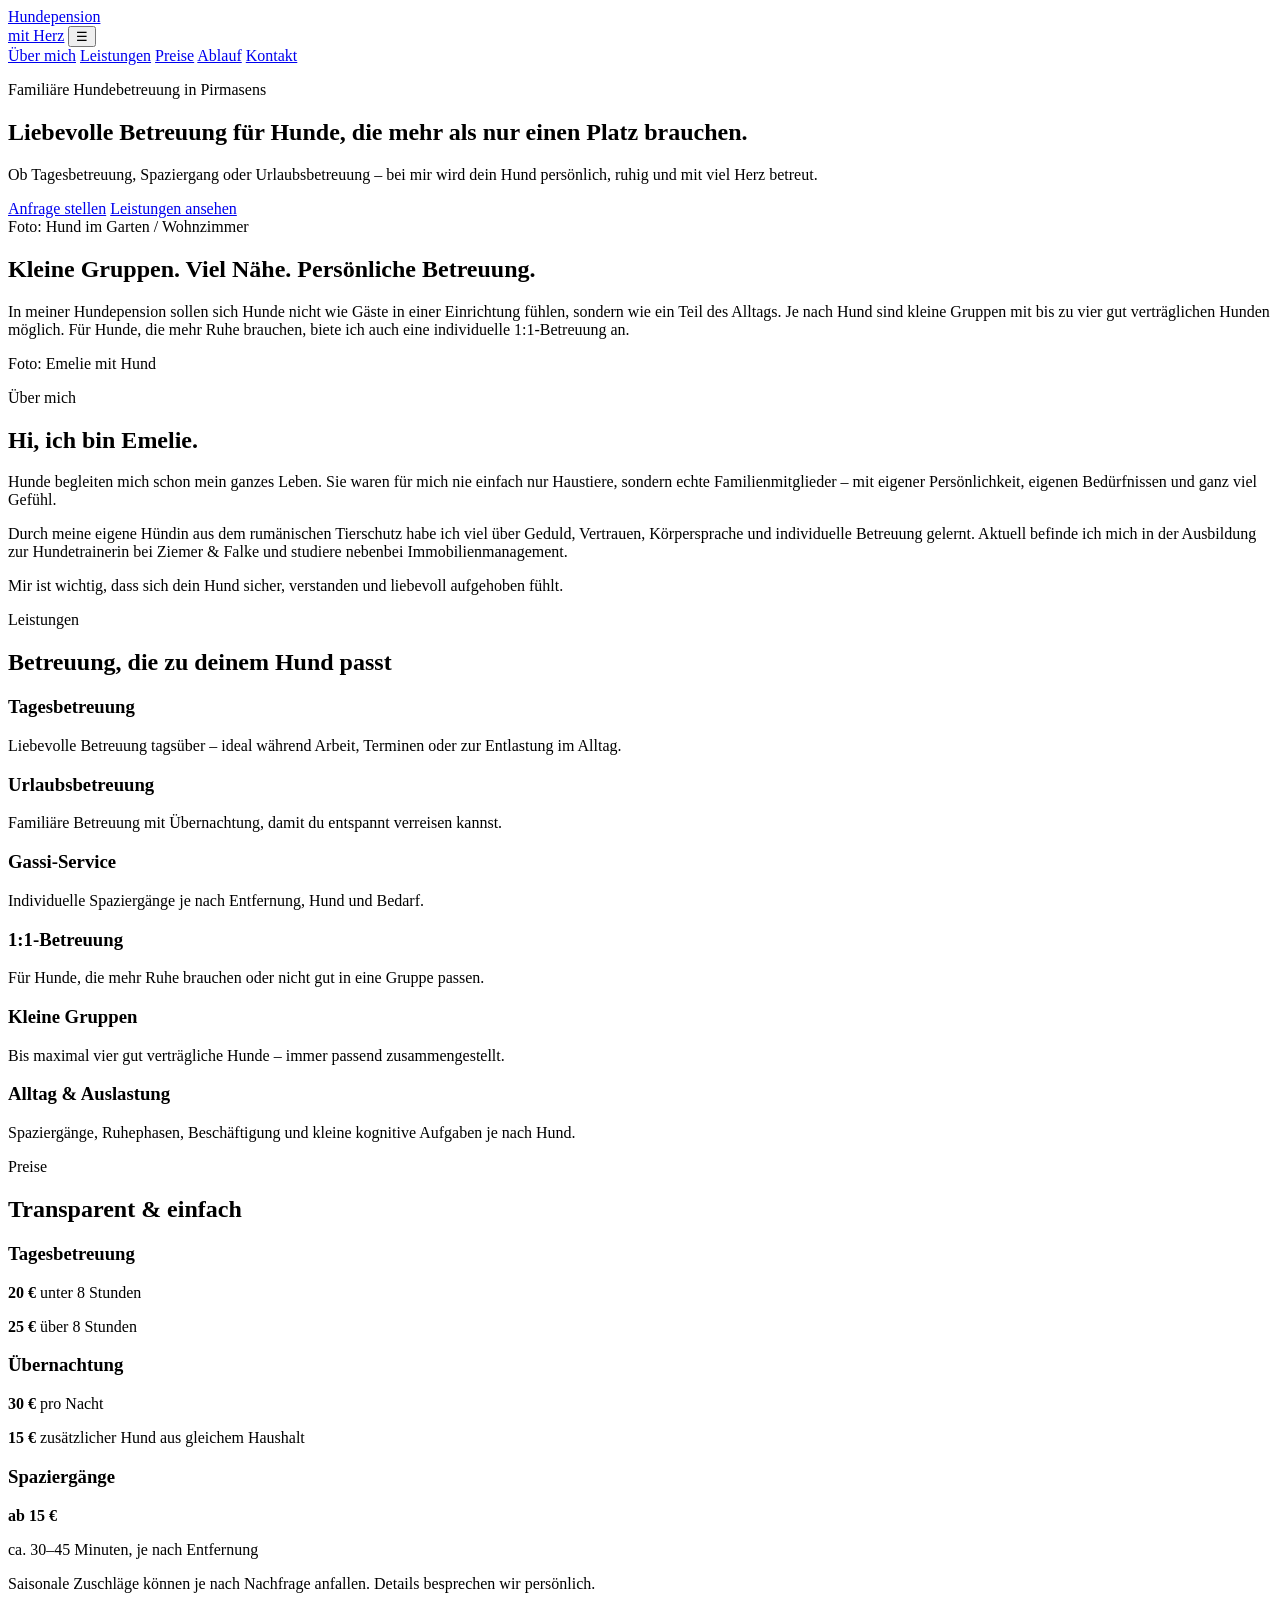
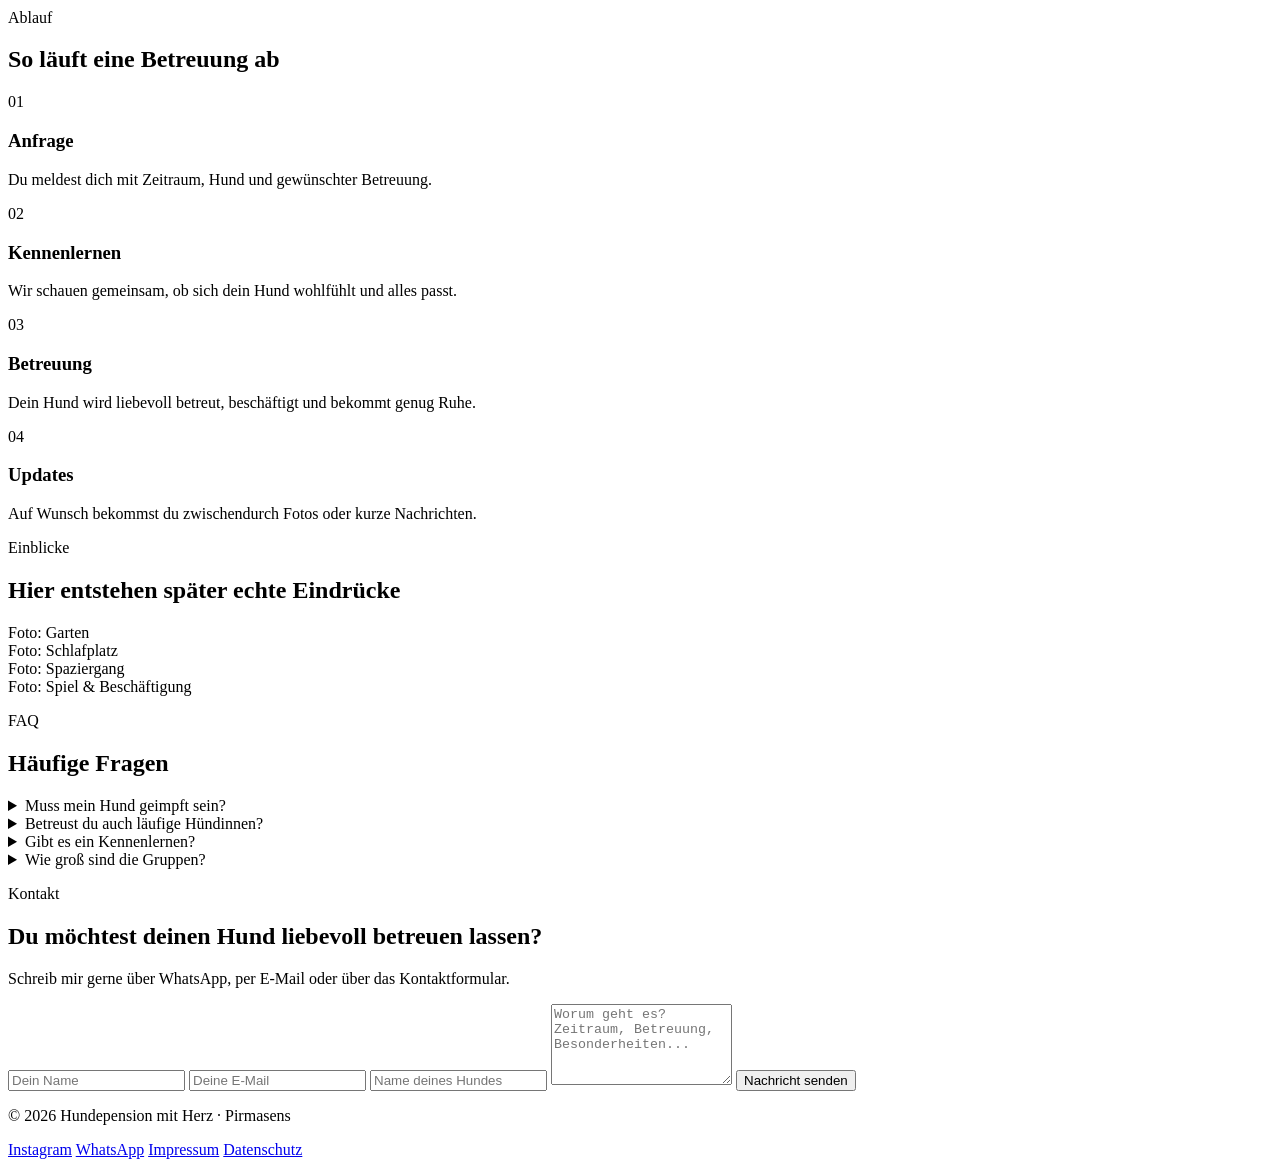
==== index.html @ 04f830b6 "index.html erstellen" ====
<!DOCTYPE html>
<html lang="de">
<head>
  <meta charset="UTF-8" />
  <meta name="viewport" content="width=device-width, initial-scale=1.0" />
  <title>Hundepension mit Herz in Pirmasens</title>
  <link rel="stylesheet" href="style.css" />
</head>
<body>

  <header class="header">
    <nav class="nav">
      <a href="#" class="logo">Hundepension<br><span>mit Herz</span></a>

      <button class="menu-button" id="menuButton">☰</button>

      <div class="nav-links" id="navLinks">
        <a href="#ueber-mich">Über mich</a>
        <a href="#leistungen">Leistungen</a>
        <a href="#preise">Preise</a>
        <a href="#ablauf">Ablauf</a>
        <a href="#kontakt">Kontakt</a>
      </div>
    </nav>
  </header>

  <main>

    <section class="hero">
      <div class="hero-text">
        <p class="eyebrow">Familiäre Hundebetreuung in Pirmasens</p>
        <h1>Liebevolle Betreuung für Hunde, die mehr als nur einen Platz brauchen.</h1>
        <p>
          Ob Tagesbetreuung, Spaziergang oder Urlaubsbetreuung – bei mir wird dein Hund
          persönlich, ruhig und mit viel Herz betreut.
        </p>

        <div class="hero-buttons">
          <a href="#kontakt" class="button primary">Anfrage stellen</a>
          <a href="#leistungen" class="button secondary">Leistungen ansehen</a>
        </div>
      </div>

      <div class="hero-image placeholder">
        <span>Foto: Hund im Garten / Wohnzimmer</span>
      </div>
    </section>

    <section class="intro">
      <div>
        <h2>Kleine Gruppen. Viel Nähe. Persönliche Betreuung.</h2>
        <p>
          In meiner Hundepension sollen sich Hunde nicht wie Gäste in einer Einrichtung fühlen,
          sondern wie ein Teil des Alltags. Je nach Hund sind kleine Gruppen mit bis zu vier
          gut verträglichen Hunden möglich. Für Hunde, die mehr Ruhe brauchen, biete ich auch
          eine individuelle 1:1-Betreuung an.
        </p>
      </div>
    </section>

    <section class="section" id="ueber-mich">
      <div class="two-column">
        <div class="placeholder image-card">
          <span>Foto: Emelie mit Hund</span>
        </div>

        <div>
          <p class="eyebrow">Über mich</p>
          <h2>Hi, ich bin Emelie.</h2>
          <p>
            Hunde begleiten mich schon mein ganzes Leben. Sie waren für mich nie einfach nur
            Haustiere, sondern echte Familienmitglieder – mit eigener Persönlichkeit, eigenen
            Bedürfnissen und ganz viel Gefühl.
          </p>
          <p>
            Durch meine eigene Hündin aus dem rumänischen Tierschutz habe ich viel über Geduld,
            Vertrauen, Körpersprache und individuelle Betreuung gelernt. Aktuell befinde ich mich
            in der Ausbildung zur Hundetrainerin bei Ziemer & Falke und studiere nebenbei
            Immobilienmanagement.
          </p>
          <p>
            Mir ist wichtig, dass sich dein Hund sicher, verstanden und liebevoll aufgehoben fühlt.
          </p>
        </div>
      </div>
    </section>

    <section class="section warm" id="leistungen">
      <p class="eyebrow center">Leistungen</p>
      <h2 class="center">Betreuung, die zu deinem Hund passt</h2>

      <div class="cards">
        <article class="card">
          <h3>Tagesbetreuung</h3>
          <p>Liebevolle Betreuung tagsüber – ideal während Arbeit, Terminen oder zur Entlastung im Alltag.</p>
        </article>

        <article class="card">
          <h3>Urlaubsbetreuung</h3>
          <p>Familiäre Betreuung mit Übernachtung, damit du entspannt verreisen kannst.</p>
        </article>

        <article class="card">
          <h3>Gassi-Service</h3>
          <p>Individuelle Spaziergänge je nach Entfernung, Hund und Bedarf.</p>
        </article>

        <article class="card">
          <h3>1:1-Betreuung</h3>
          <p>Für Hunde, die mehr Ruhe brauchen oder nicht gut in eine Gruppe passen.</p>
        </article>

        <article class="card">
          <h3>Kleine Gruppen</h3>
          <p>Bis maximal vier gut verträgliche Hunde – immer passend zusammengestellt.</p>
        </article>

        <article class="card">
          <h3>Alltag & Auslastung</h3>
          <p>Spaziergänge, Ruhephasen, Beschäftigung und kleine kognitive Aufgaben je nach Hund.</p>
        </article>
      </div>
    </section>

    <section class="section" id="preise">
      <p class="eyebrow center">Preise</p>
      <h2 class="center">Transparent & einfach</h2>

      <div class="price-grid">
        <div class="price-card">
          <h3>Tagesbetreuung</h3>
          <p><strong>20 €</strong> unter 8 Stunden</p>
          <p><strong>25 €</strong> über 8 Stunden</p>
        </div>

        <div class="price-card highlight">
          <h3>Übernachtung</h3>
          <p><strong>30 €</strong> pro Nacht</p>
          <p><strong>15 €</strong> zusätzlicher Hund aus gleichem Haushalt</p>
        </div>

        <div class="price-card">
          <h3>Spaziergänge</h3>
          <p><strong>ab 15 €</strong></p>
          <p>ca. 30–45 Minuten, je nach Entfernung</p>
        </div>
      </div>

      <p class="note">
        Saisonale Zuschläge können je nach Nachfrage anfallen. Details besprechen wir persönlich.
      </p>
    </section>

    <section class="section warm" id="ablauf">
      <p class="eyebrow center">Ablauf</p>
      <h2 class="center">So läuft eine Betreuung ab</h2>

      <div class="steps">
        <div class="step">
          <span>01</span>
          <h3>Anfrage</h3>
          <p>Du meldest dich mit Zeitraum, Hund und gewünschter Betreuung.</p>
        </div>

        <div class="step">
          <span>02</span>
          <h3>Kennenlernen</h3>
          <p>Wir schauen gemeinsam, ob sich dein Hund wohlfühlt und alles passt.</p>
        </div>

        <div class="step">
          <span>03</span>
          <h3>Betreuung</h3>
          <p>Dein Hund wird liebevoll betreut, beschäftigt und bekommt genug Ruhe.</p>
        </div>

        <div class="step">
          <span>04</span>
          <h3>Updates</h3>
          <p>Auf Wunsch bekommst du zwischendurch Fotos oder kurze Nachrichten.</p>
        </div>
      </div>
    </section>

    <section class="section gallery">
      <p class="eyebrow center">Einblicke</p>
      <h2 class="center">Hier entstehen später echte Eindrücke</h2>

      <div class="gallery-grid">
        <div class="placeholder"><span>Foto: Garten</span></div>
        <div class="placeholder"><span>Foto: Schlafplatz</span></div>
        <div class="placeholder"><span>Foto: Spaziergang</span></div>
        <div class="placeholder"><span>Foto: Spiel & Beschäftigung</span></div>
      </div>
    </section>

    <section class="section faq">
      <p class="eyebrow center">FAQ</p>
      <h2 class="center">Häufige Fragen</h2>

      <details>
        <summary>Muss mein Hund geimpft sein?</summary>
        <p>Ja, es werden nur geimpfte Hunde betreut.</p>
      </details>

      <details>
        <summary>Betreust du auch läufige Hündinnen?</summary>
        <p>Ja, aber nur in Einzelbetreuung.</p>
      </details>

      <details>
        <summary>Gibt es ein Kennenlernen?</summary>
        <p>Ja, ein erstes Kennenlernen ist ausdrücklich erwünscht.</p>
      </details>

      <details>
        <summary>Wie groß sind die Gruppen?</summary>
        <p>Maximal vier Hunde, sofern sie gut verträglich sind und charakterlich zusammenpassen.</p>
      </details>
    </section>

    <section class="contact" id="kontakt">
      <div>
        <p class="eyebrow">Kontakt</p>
        <h2>Du möchtest deinen Hund liebevoll betreuen lassen?</h2>
        <p>
          Schreib mir gerne über WhatsApp, per E-Mail oder über das Kontaktformular.
        </p>
      </div>

      <form class="contact-form">
        <input type="text" placeholder="Dein Name" required />
        <input type="email" placeholder="Deine E-Mail" required />
        <input type="text" placeholder="Name deines Hundes" />
        <textarea placeholder="Worum geht es? Zeitraum, Betreuung, Besonderheiten..." rows="5"></textarea>
        <button class="button primary" type="submit">Nachricht senden</button>
      </form>
    </section>

  </main>

  <footer class="footer">
    <p>© 2026 Hundepension mit Herz · Pirmasens</p>
    <div>
      <a href="#">Instagram</a>
      <a href="#">WhatsApp</a>
      <a href="#">Impressum</a>
      <a href="#">Datenschutz</a>
    </div>
  </footer>

  <script src="script.js"></script>
</body>
</html>
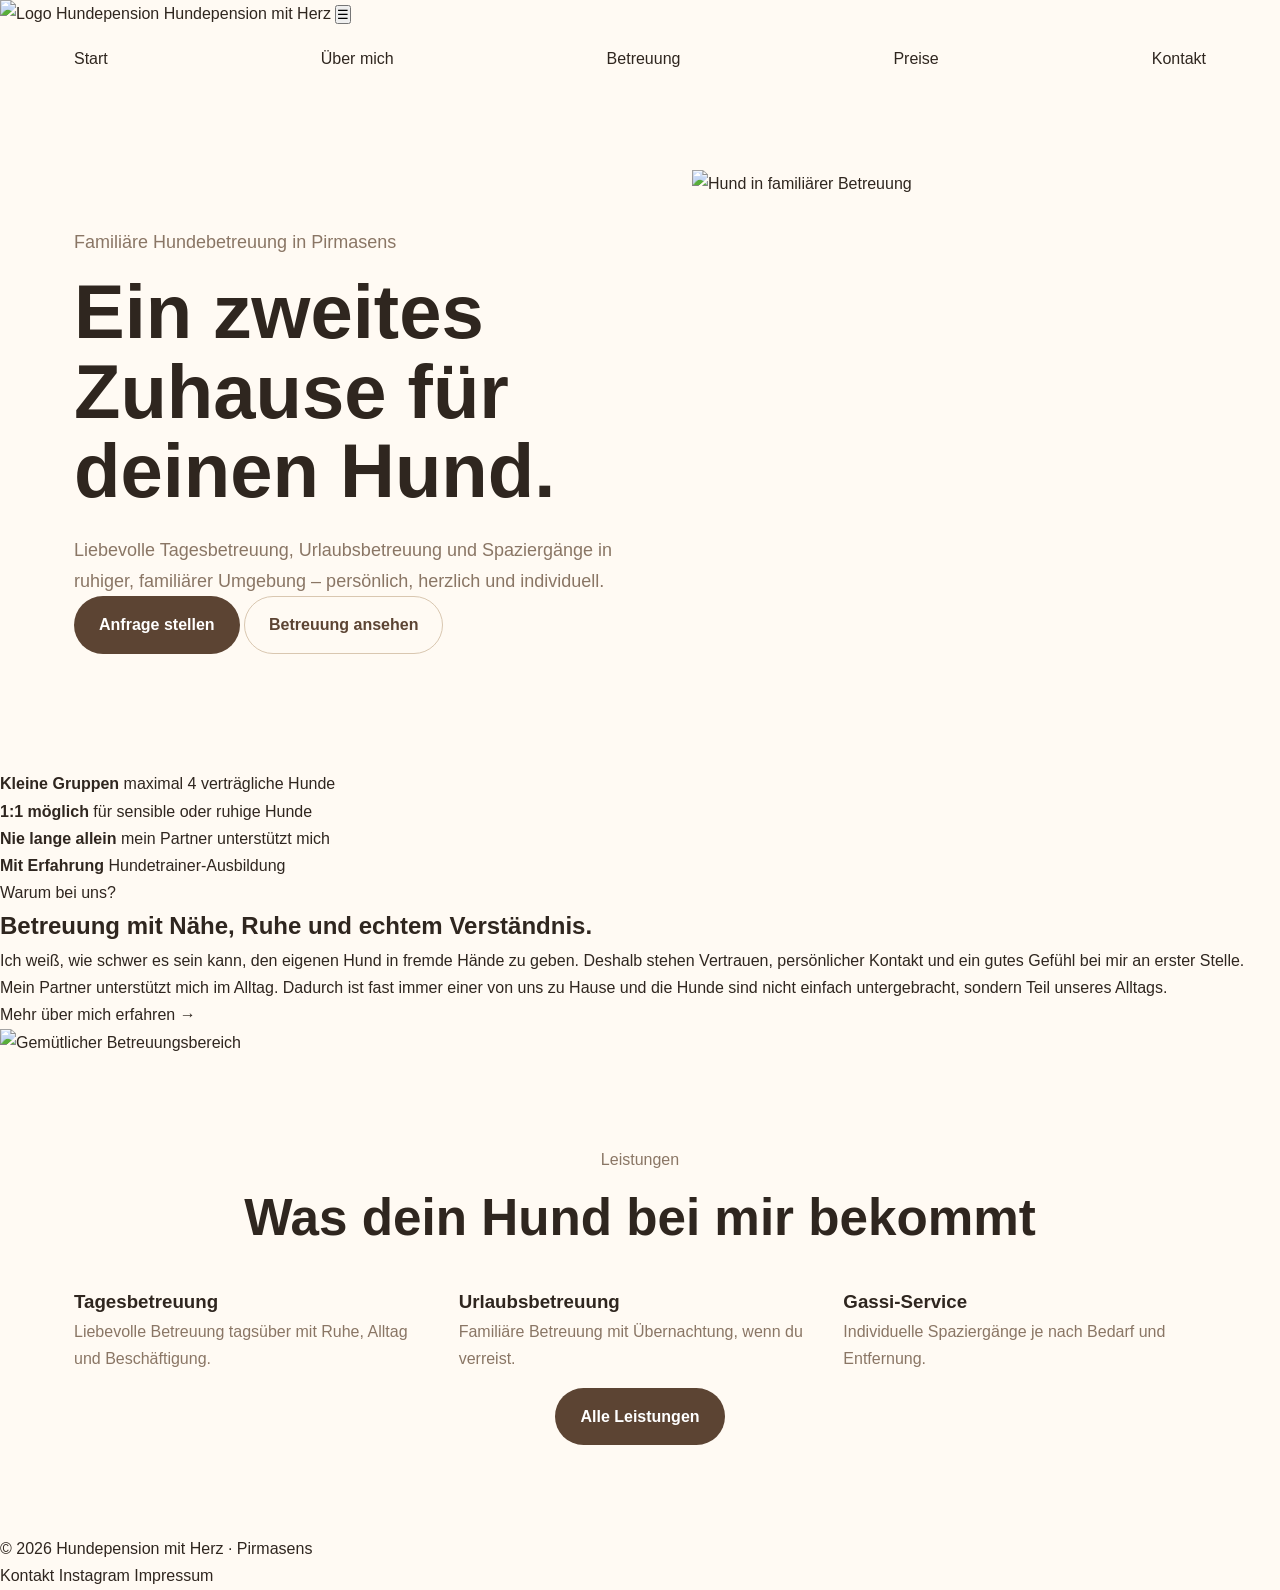
==== commit 90450c1a: "Refactor index.html for improved layout and content Updated the HTML structure and content for bette" ====
--- a/index.html
+++ b/index.html
@@ -1,254 +1,121 @@
 <!DOCTYPE html>
 <html lang="de">
 <head>
-  <meta charset="UTF-8" />
-  <meta name="viewport" content="width=device-width, initial-scale=1.0" />
-  <title>Hundepension mit Herz in Pirmasens</title>
-  <link rel="stylesheet" href="style.css" />
+  <meta charset="UTF-8">
+  <meta name="viewport" content="width=device-width, initial-scale=1.0">
+  <title>Hundepension mit Herz | Pirmasens</title>
+  <link rel="stylesheet" href="style.css">
 </head>
 <body>
 
-  <header class="header">
-    <nav class="nav">
-      <a href="#" class="logo">Hundepension<br><span>mit Herz</span></a>
+<header class="site-header">
+  <a class="brand" href="index.html">
+    <img src="images/logo.png" alt="Logo Hundepension">
+    <span>Hundepension mit Herz</span>
+  </a>
 
-      <button class="menu-button" id="menuButton">☰</button>
+  <button class="menu-toggle" id="menuToggle">☰</button>
 
-      <div class="nav-links" id="navLinks">
-        <a href="#ueber-mich">Über mich</a>
-        <a href="#leistungen">Leistungen</a>
-        <a href="#preise">Preise</a>
-        <a href="#ablauf">Ablauf</a>
-        <a href="#kontakt">Kontakt</a>
+  <nav class="nav" id="nav">
+    <a href="index.html">Start</a>
+    <a href="ueber-mich.html">Über mich</a>
+    <a href="betreuung.html">Betreuung</a>
+    <a href="preise.html">Preise</a>
+    <a href="kontakt.html" class="nav-button">Kontakt</a>
+  </nav>
+</header>
+
+<main>
+  <section class="hero">
+    <div class="hero-content">
+      <p class="label">Familiäre Hundebetreuung in Pirmasens</p>
+      <h1>Ein zweites Zuhause für deinen Hund.</h1>
+      <p>
+        Liebevolle Tagesbetreuung, Urlaubsbetreuung und Spaziergänge in ruhiger,
+        familiärer Umgebung – persönlich, herzlich und individuell.
+      </p>
+      <div class="actions">
+        <a href="kontakt.html" class="button primary">Anfrage stellen</a>
+        <a href="betreuung.html" class="button secondary">Betreuung ansehen</a>
       </div>
-    </nav>
-  </header>
+    </div>
 
-  <main>
+    <div class="hero-image">
+      <img src="images/hero.jpg" alt="Hund in familiärer Betreuung">
+    </div>
+  </section>
 
-    <section class="hero">
-      <div class="hero-text">
-        <p class="eyebrow">Familiäre Hundebetreuung in Pirmasens</p>
-        <h1>Liebevolle Betreuung für Hunde, die mehr als nur einen Platz brauchen.</h1>
-        <p>
-          Ob Tagesbetreuung, Spaziergang oder Urlaubsbetreuung – bei mir wird dein Hund
-          persönlich, ruhig und mit viel Herz betreut.
-        </p>
+  <section class="trust">
+    <div>
+      <strong>Kleine Gruppen</strong>
+      <span>maximal 4 verträgliche Hunde</span>
+    </div>
+    <div>
+      <strong>1:1 möglich</strong>
+      <span>für sensible oder ruhige Hunde</span>
+    </div>
+    <div>
+      <strong>Nie lange allein</strong>
+      <span>mein Partner unterstützt mich</span>
+    </div>
+    <div>
+      <strong>Mit Erfahrung</strong>
+      <span>Hundetrainer-Ausbildung</span>
+    </div>
+  </section>
 
-        <div class="hero-buttons">
-          <a href="#kontakt" class="button primary">Anfrage stellen</a>
-          <a href="#leistungen" class="button secondary">Leistungen ansehen</a>
-        </div>
-      </div>
+  <section class="split">
+    <div>
+      <p class="label">Warum bei uns?</p>
+      <h2>Betreuung mit Nähe, Ruhe und echtem Verständnis.</h2>
+      <p>
+        Ich weiß, wie schwer es sein kann, den eigenen Hund in fremde Hände zu geben.
+        Deshalb stehen Vertrauen, persönlicher Kontakt und ein gutes Gefühl bei mir an erster Stelle.
+      </p>
+      <p>
+        Mein Partner unterstützt mich im Alltag. Dadurch ist fast immer einer von uns zu Hause
+        und die Hunde sind nicht einfach untergebracht, sondern Teil unseres Alltags.
+      </p>
+      <a href="ueber-mich.html" class="text-link">Mehr über mich erfahren →</a>
+    </div>
 
-      <div class="hero-image placeholder">
-        <span>Foto: Hund im Garten / Wohnzimmer</span>
-      </div>
-    </section>
+    <img src="images/wohnzimmer.jpg" alt="Gemütlicher Betreuungsbereich">
+  </section>
 
-    <section class="intro">
-      <div>
-        <h2>Kleine Gruppen. Viel Nähe. Persönliche Betreuung.</h2>
-        <p>
-          In meiner Hundepension sollen sich Hunde nicht wie Gäste in einer Einrichtung fühlen,
-          sondern wie ein Teil des Alltags. Je nach Hund sind kleine Gruppen mit bis zu vier
-          gut verträglichen Hunden möglich. Für Hunde, die mehr Ruhe brauchen, biete ich auch
-          eine individuelle 1:1-Betreuung an.
-        </p>
-      </div>
-    </section>
+  <section class="section beige">
+    <p class="label center">Leistungen</p>
+    <h2 class="center">Was dein Hund bei mir bekommt</h2>
 
-    <section class="section" id="ueber-mich">
-      <div class="two-column">
-        <div class="placeholder image-card">
-          <span>Foto: Emelie mit Hund</span>
-        </div>
+    <div class="cards">
+      <article>
+        <h3>Tagesbetreuung</h3>
+        <p>Liebevolle Betreuung tagsüber mit Ruhe, Alltag und Beschäftigung.</p>
+      </article>
+      <article>
+        <h3>Urlaubsbetreuung</h3>
+        <p>Familiäre Betreuung mit Übernachtung, wenn du verreist.</p>
+      </article>
+      <article>
+        <h3>Gassi-Service</h3>
+        <p>Individuelle Spaziergänge je nach Bedarf und Entfernung.</p>
+      </article>
+    </div>
 
-        <div>
-          <p class="eyebrow">Über mich</p>
-          <h2>Hi, ich bin Emelie.</h2>
-          <p>
-            Hunde begleiten mich schon mein ganzes Leben. Sie waren für mich nie einfach nur
-            Haustiere, sondern echte Familienmitglieder – mit eigener Persönlichkeit, eigenen
-            Bedürfnissen und ganz viel Gefühl.
-          </p>
-          <p>
-            Durch meine eigene Hündin aus dem rumänischen Tierschutz habe ich viel über Geduld,
-            Vertrauen, Körpersprache und individuelle Betreuung gelernt. Aktuell befinde ich mich
-            in der Ausbildung zur Hundetrainerin bei Ziemer & Falke und studiere nebenbei
-            Immobilienmanagement.
-          </p>
-          <p>
-            Mir ist wichtig, dass sich dein Hund sicher, verstanden und liebevoll aufgehoben fühlt.
-          </p>
-        </div>
-      </div>
-    </section>
+    <div class="center">
+      <a href="betreuung.html" class="button primary">Alle Leistungen</a>
+    </div>
+  </section>
+</main>
 
-    <section class="section warm" id="leistungen">
-      <p class="eyebrow center">Leistungen</p>
-      <h2 class="center">Betreuung, die zu deinem Hund passt</h2>
+<footer>
+  <p>© 2026 Hundepension mit Herz · Pirmasens</p>
+  <div>
+    <a href="kontakt.html">Kontakt</a>
+    <a href="#">Instagram</a>
+    <a href="#">Impressum</a>
+  </div>
+</footer>
 
-      <div class="cards">
-        <article class="card">
-          <h3>Tagesbetreuung</h3>
-          <p>Liebevolle Betreuung tagsüber – ideal während Arbeit, Terminen oder zur Entlastung im Alltag.</p>
-        </article>
-
-        <article class="card">
-          <h3>Urlaubsbetreuung</h3>
-          <p>Familiäre Betreuung mit Übernachtung, damit du entspannt verreisen kannst.</p>
-        </article>
-
-        <article class="card">
-          <h3>Gassi-Service</h3>
-          <p>Individuelle Spaziergänge je nach Entfernung, Hund und Bedarf.</p>
-        </article>
-
-        <article class="card">
-          <h3>1:1-Betreuung</h3>
-          <p>Für Hunde, die mehr Ruhe brauchen oder nicht gut in eine Gruppe passen.</p>
-        </article>
-
-        <article class="card">
-          <h3>Kleine Gruppen</h3>
-          <p>Bis maximal vier gut verträgliche Hunde – immer passend zusammengestellt.</p>
-        </article>
-
-        <article class="card">
-          <h3>Alltag & Auslastung</h3>
-          <p>Spaziergänge, Ruhephasen, Beschäftigung und kleine kognitive Aufgaben je nach Hund.</p>
-        </article>
-      </div>
-    </section>
-
-    <section class="section" id="preise">
-      <p class="eyebrow center">Preise</p>
-      <h2 class="center">Transparent & einfach</h2>
-
-      <div class="price-grid">
-        <div class="price-card">
-          <h3>Tagesbetreuung</h3>
-          <p><strong>20 €</strong> unter 8 Stunden</p>
-          <p><strong>25 €</strong> über 8 Stunden</p>
-        </div>
-
-        <div class="price-card highlight">
-          <h3>Übernachtung</h3>
-          <p><strong>30 €</strong> pro Nacht</p>
-          <p><strong>15 €</strong> zusätzlicher Hund aus gleichem Haushalt</p>
-        </div>
-
-        <div class="price-card">
-          <h3>Spaziergänge</h3>
-          <p><strong>ab 15 €</strong></p>
-          <p>ca. 30–45 Minuten, je nach Entfernung</p>
-        </div>
-      </div>
-
-      <p class="note">
-        Saisonale Zuschläge können je nach Nachfrage anfallen. Details besprechen wir persönlich.
-      </p>
-    </section>
-
-    <section class="section warm" id="ablauf">
-      <p class="eyebrow center">Ablauf</p>
-      <h2 class="center">So läuft eine Betreuung ab</h2>
-
-      <div class="steps">
-        <div class="step">
-          <span>01</span>
-          <h3>Anfrage</h3>
-          <p>Du meldest dich mit Zeitraum, Hund und gewünschter Betreuung.</p>
-        </div>
-
-        <div class="step">
-          <span>02</span>
-          <h3>Kennenlernen</h3>
-          <p>Wir schauen gemeinsam, ob sich dein Hund wohlfühlt und alles passt.</p>
-        </div>
-
-        <div class="step">
-          <span>03</span>
-          <h3>Betreuung</h3>
-          <p>Dein Hund wird liebevoll betreut, beschäftigt und bekommt genug Ruhe.</p>
-        </div>
-
-        <div class="step">
-          <span>04</span>
-          <h3>Updates</h3>
-          <p>Auf Wunsch bekommst du zwischendurch Fotos oder kurze Nachrichten.</p>
-        </div>
-      </div>
-    </section>
-
-    <section class="section gallery">
-      <p class="eyebrow center">Einblicke</p>
-      <h2 class="center">Hier entstehen später echte Eindrücke</h2>
-
-      <div class="gallery-grid">
-        <div class="placeholder"><span>Foto: Garten</span></div>
-        <div class="placeholder"><span>Foto: Schlafplatz</span></div>
-        <div class="placeholder"><span>Foto: Spaziergang</span></div>
-        <div class="placeholder"><span>Foto: Spiel & Beschäftigung</span></div>
-      </div>
-    </section>
-
-    <section class="section faq">
-      <p class="eyebrow center">FAQ</p>
-      <h2 class="center">Häufige Fragen</h2>
-
-      <details>
-        <summary>Muss mein Hund geimpft sein?</summary>
-        <p>Ja, es werden nur geimpfte Hunde betreut.</p>
-      </details>
-
-      <details>
-        <summary>Betreust du auch läufige Hündinnen?</summary>
-        <p>Ja, aber nur in Einzelbetreuung.</p>
-      </details>
-
-      <details>
-        <summary>Gibt es ein Kennenlernen?</summary>
-        <p>Ja, ein erstes Kennenlernen ist ausdrücklich erwünscht.</p>
-      </details>
-
-      <details>
-        <summary>Wie groß sind die Gruppen?</summary>
-        <p>Maximal vier Hunde, sofern sie gut verträglich sind und charakterlich zusammenpassen.</p>
-      </details>
-    </section>
-
-    <section class="contact" id="kontakt">
-      <div>
-        <p class="eyebrow">Kontakt</p>
-        <h2>Du möchtest deinen Hund liebevoll betreuen lassen?</h2>
-        <p>
-          Schreib mir gerne über WhatsApp, per E-Mail oder über das Kontaktformular.
-        </p>
-      </div>
-
-      <form class="contact-form">
-        <input type="text" placeholder="Dein Name" required />
-        <input type="email" placeholder="Deine E-Mail" required />
-        <input type="text" placeholder="Name deines Hundes" />
-        <textarea placeholder="Worum geht es? Zeitraum, Betreuung, Besonderheiten..." rows="5"></textarea>
-        <button class="button primary" type="submit">Nachricht senden</button>
-      </form>
-    </section>
-
-  </main>
-
-  <footer class="footer">
-    <p>© 2026 Hundepension mit Herz · Pirmasens</p>
-    <div>
-      <a href="#">Instagram</a>
-      <a href="#">WhatsApp</a>
-      <a href="#">Impressum</a>
-      <a href="#">Datenschutz</a>
-    </div>
-  </footer>
-
-  <script src="script.js"></script>
+<script src="script.js"></script>
 </body>
-</html>+</html>
--- a/style.css
+++ b/style.css
@@ -0,0 +1,433 @@
+:root {
+  --sand: #f5efe6;
+  --cream: #fffaf3;
+  --beige: #d9c7b0;
+  --brown: #5c4433;
+  --dark: #2f261f;
+  --soft: #8a7665;
+  --white: #ffffff;
+  --radius: 28px;
+  --shadow: 0 20px 50px rgba(47, 38, 31, 0.12);
+}
+
+* {
+  box-sizing: border-box;
+  margin: 0;
+  padding: 0;
+}
+
+html {
+  scroll-behavior: smooth;
+}
+
+body {
+  font-family: Arial, sans-serif;
+  background: var(--cream);
+  color: var(--dark);
+  line-height: 1.7;
+}
+
+a {
+  color: inherit;
+  text-decoration: none;
+}
+
+.header {
+  position: sticky;
+  top: 0;
+  z-index: 10;
+  background: rgba(255, 250, 243, 0.9);
+  backdrop-filter: blur(16px);
+  border-bottom: 1px solid rgba(92, 68, 51, 0.08);
+}
+
+.nav {
+  max-width: 1180px;
+  margin: 0 auto;
+  padding: 18px 24px;
+  display: flex;
+  justify-content: space-between;
+  align-items: center;
+}
+
+.logo {
+  font-weight: 700;
+  line-height: 1.1;
+  color: var(--brown);
+}
+
+.logo span {
+  font-weight: 400;
+  color: var(--soft);
+}
+
+.nav-links {
+  display: flex;
+  gap: 28px;
+  font-size: 15px;
+}
+
+.nav-links a:hover {
+  color: var(--brown);
+}
+
+.menu-button {
+  display: none;
+  background: none;
+  border: none;
+  font-size: 28px;
+  color: var(--brown);
+}
+
+.hero {
+  max-width: 1180px;
+  margin: 0 auto;
+  padding: 80px 24px 60px;
+  display: grid;
+  grid-template-columns: 1.05fr 0.95fr;
+  gap: 50px;
+  align-items: center;
+}
+
+.hero h1 {
+  font-size: clamp(42px, 6vw, 76px);
+  line-height: 1.05;
+  margin: 14px 0 24px;
+  color: var(--dark);
+}
+
+.hero p {
+  max-width: 620px;
+  color: var(--soft);
+  font-size: 18px;
+}
+
+.eyebrow {
+  text-transform: uppercase;
+  letter-spacing: 0.15em;
+  font-size: 13px;
+  font-weight: 700;
+  color: var(--brown);
+  margin-bottom: 12px;
+}
+
+.hero-buttons {
+  display: flex;
+  gap: 14px;
+  margin-top: 32px;
+  flex-wrap: wrap;
+}
+
+.button {
+  display: inline-flex;
+  justify-content: center;
+  align-items: center;
+  padding: 14px 24px;
+  border-radius: 999px;
+  font-weight: 700;
+  border: 1px solid transparent;
+  cursor: pointer;
+}
+
+.primary {
+  background: var(--brown);
+  color: var(--white);
+}
+
+.secondary {
+  background: transparent;
+  border-color: var(--beige);
+  color: var(--brown);
+}
+
+.hero-image {
+  min-height: 540px;
+  border-radius: 42px;
+}
+
+.placeholder {
+  background:
+    linear-gradient(135deg, rgba(217,199,176,0.5), rgba(245,239,230,0.8)),
+    repeating-linear-gradient(
+      -45deg,
+      rgba(92,68,51,0.08),
+      rgba(92,68,51,0.08) 1px,
+      transparent 1px,
+      transparent 16px
+    );
+  display: flex;
+  justify-content: center;
+  align-items: center;
+  color: var(--soft);
+  text-align: center;
+  padding: 20px;
+}
+
+.placeholder span {
+  background: rgba(255, 250, 243, 0.82);
+  padding: 10px 16px;
+  border-radius: 999px;
+  font-size: 14px;
+}
+
+.intro {
+  max-width: 980px;
+  margin: 0 auto;
+  padding: 70px 24px;
+  text-align: center;
+}
+
+.intro h2,
+.section h2,
+.contact h2 {
+  font-size: clamp(32px, 4vw, 52px);
+  line-height: 1.15;
+  margin-bottom: 20px;
+}
+
+.intro p {
+  color: var(--soft);
+  font-size: 18px;
+}
+
+.section {
+  max-width: 1180px;
+  margin: 0 auto;
+  padding: 90px 24px;
+}
+
+.warm {
+  max-width: none;
+  background: var(--sand);
+  padding-left: max(24px, calc((100vw - 1180px) / 2 + 24px));
+  padding-right: max(24px, calc((100vw - 1180px) / 2 + 24px));
+}
+
+.two-column {
+  display: grid;
+  grid-template-columns: 0.9fr 1.1fr;
+  gap: 54px;
+  align-items: center;
+}
+
+.image-card {
+  min-height: 480px;
+  border-radius: var(--radius);
+  box-shadow: var(--shadow);
+}
+
+.section p {
+  color: var(--soft);
+  margin-bottom: 16px;
+}
+
+.center {
+  text-align: center;
+}
+
+.cards,
+.price-grid,
+.steps,
+.gallery-grid {
+  display: grid;
+  gap: 22px;
+  margin-top: 38px;
+}
+
+.cards {
+  grid-template-columns: repeat(3, 1fr);
+}
+
+.card,
+.price-card,
+.step {
+  background: var(--cream);
+  border-radius: var(--radius);
+  padding: 30px;
+  box-shadow: var(--shadow);
+}
+
+.card h3,
+.price-card h3,
+.step h3 {
+  font-size: 23px;
+  margin-bottom: 12px;
+  color: var(--brown);
+}
+
+.price-grid {
+  grid-template-columns: repeat(3, 1fr);
+}
+
+.price-card {
+  border: 1px solid rgba(92, 68, 51, 0.08);
+}
+
+.price-card strong {
+  font-size: 26px;
+  color: var(--brown);
+}
+
+.highlight {
+  background: var(--brown);
+  color: var(--white);
+}
+
+.highlight h3,
+.highlight p,
+.highlight strong {
+  color: var(--white);
+}
+
+.note {
+  text-align: center;
+  margin-top: 26px;
+}
+
+.steps {
+  grid-template-columns: repeat(4, 1fr);
+}
+
+.step span {
+  display: inline-block;
+  color: var(--brown);
+  font-weight: 700;
+  margin-bottom: 18px;
+}
+
+.gallery-grid {
+  grid-template-columns: repeat(4, 1fr);
+}
+
+.gallery-grid .placeholder {
+  min-height: 260px;
+  border-radius: var(--radius);
+}
+
+.faq {
+  max-width: 850px;
+}
+
+details {
+  background: var(--sand);
+  border-radius: 18px;
+  padding: 20px 24px;
+  margin-bottom: 14px;
+}
+
+summary {
+  cursor: pointer;
+  font-weight: 700;
+  color: var(--brown);
+}
+
+details p {
+  margin-top: 12px;
+}
+
+.contact {
+  max-width: 1180px;
+  margin: 0 auto 70px;
+  padding: 60px;
+  background: var(--brown);
+  color: var(--white);
+  border-radius: 42px;
+  display: grid;
+  grid-template-columns: 0.9fr 1.1fr;
+  gap: 48px;
+}
+
+.contact p,
+.contact .eyebrow {
+  color: rgba(255, 255, 255, 0.78);
+}
+
+.contact-form {
+  display: grid;
+  gap: 14px;
+}
+
+input,
+textarea {
+  width: 100%;
+  border: none;
+  border-radius: 18px;
+  padding: 16px 18px;
+  font: inherit;
+  background: rgba(255, 255, 255, 0.95);
+}
+
+textarea {
+  resize: vertical;
+}
+
+.contact .primary {
+  background: var(--cream);
+  color: var(--brown);
+  border: none;
+}
+
+.footer {
+  padding: 34px 24px;
+  background: var(--sand);
+  display: flex;
+  justify-content: space-between;
+  gap: 20px;
+  flex-wrap: wrap;
+  color: var(--soft);
+}
+
+.footer div {
+  display: flex;
+  gap: 18px;
+  flex-wrap: wrap;
+}
+
+@media (max-width: 900px) {
+  .menu-button {
+    display: block;
+  }
+
+  .nav-links {
+    position: absolute;
+    top: 76px;
+    left: 24px;
+    right: 24px;
+    background: var(--cream);
+    border-radius: 22px;
+    box-shadow: var(--shadow);
+    padding: 20px;
+    display: none;
+    flex-direction: column;
+  }
+
+  .nav-links.active {
+    display: flex;
+  }
+
+  .hero,
+  .two-column,
+  .contact {
+    grid-template-columns: 1fr;
+  }
+
+  .hero {
+    padding-top: 50px;
+  }
+
+  .hero-image {
+    min-height: 360px;
+  }
+
+  .cards,
+  .price-grid,
+  .steps,
+  .gallery-grid {
+    grid-template-columns: 1fr;
+  }
+
+  .contact {
+    margin: 0 24px 50px;
+    padding: 36px 24px;
+  }
+}
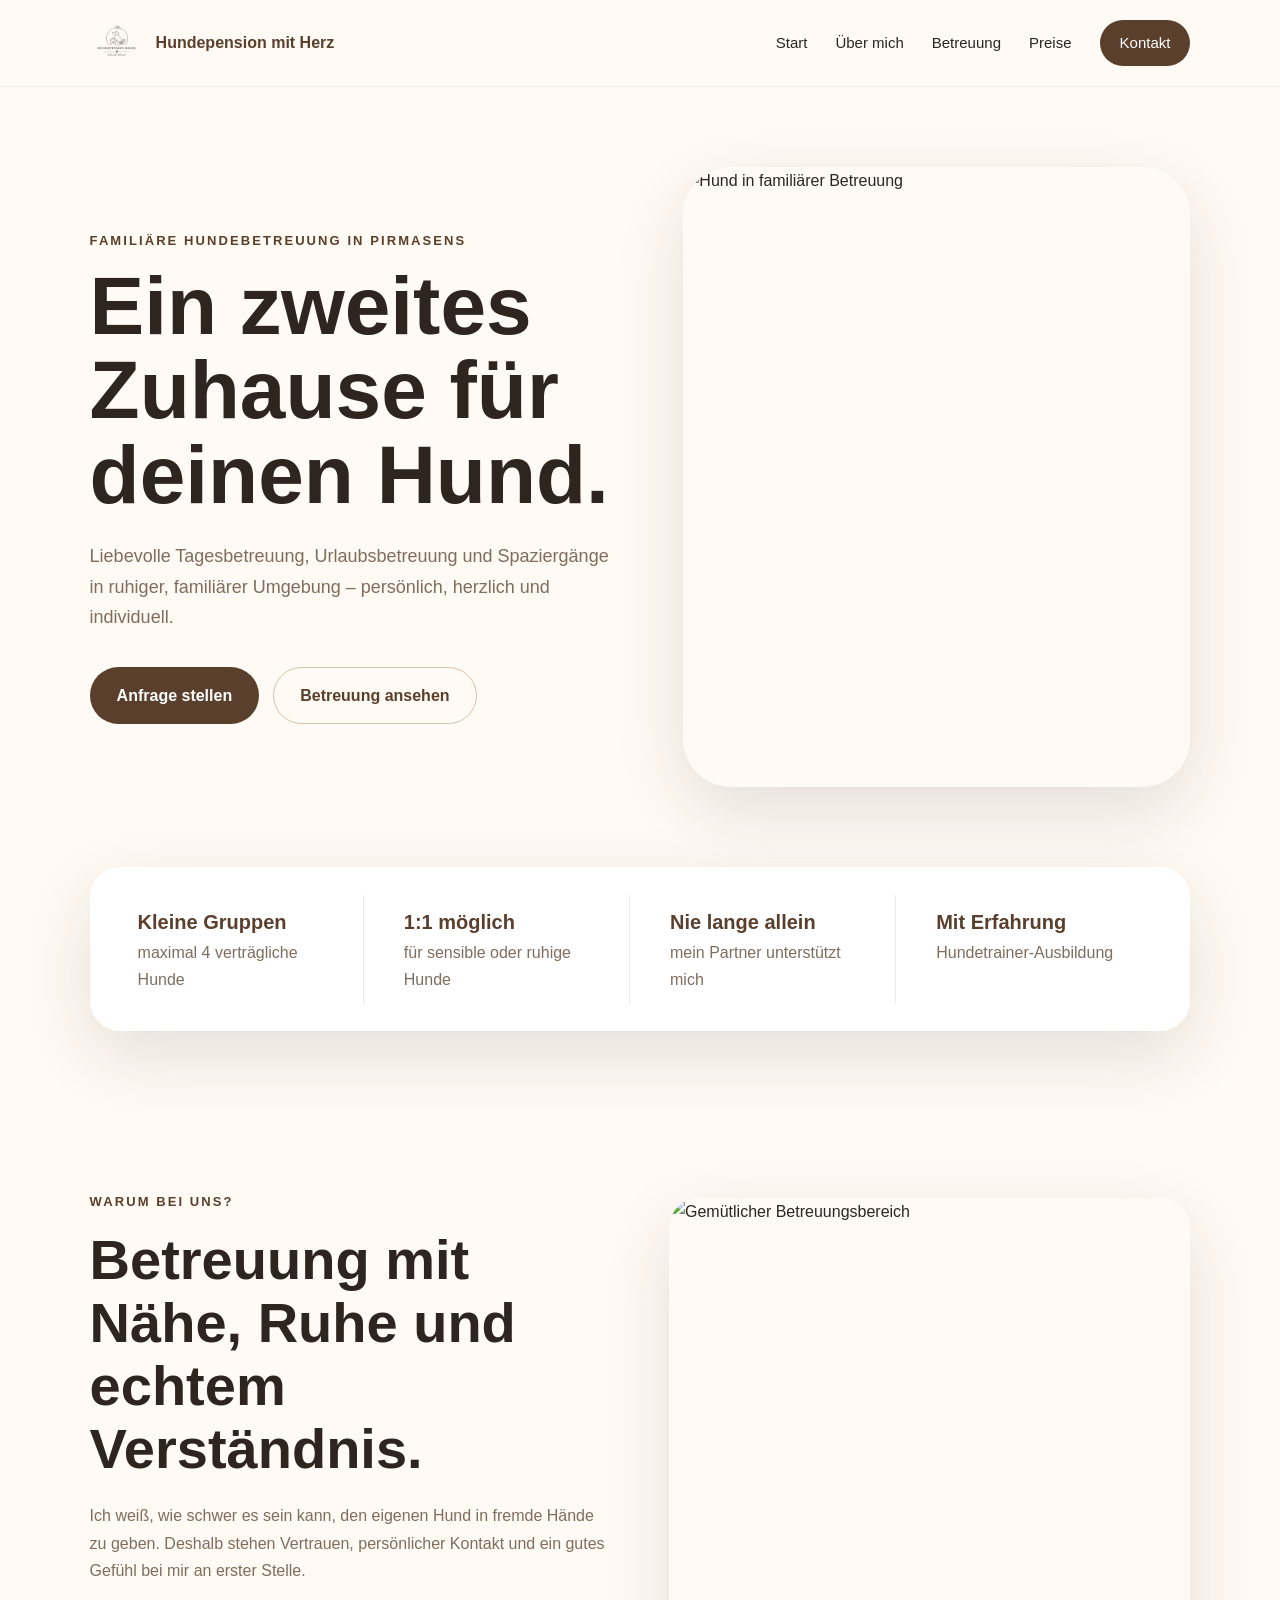
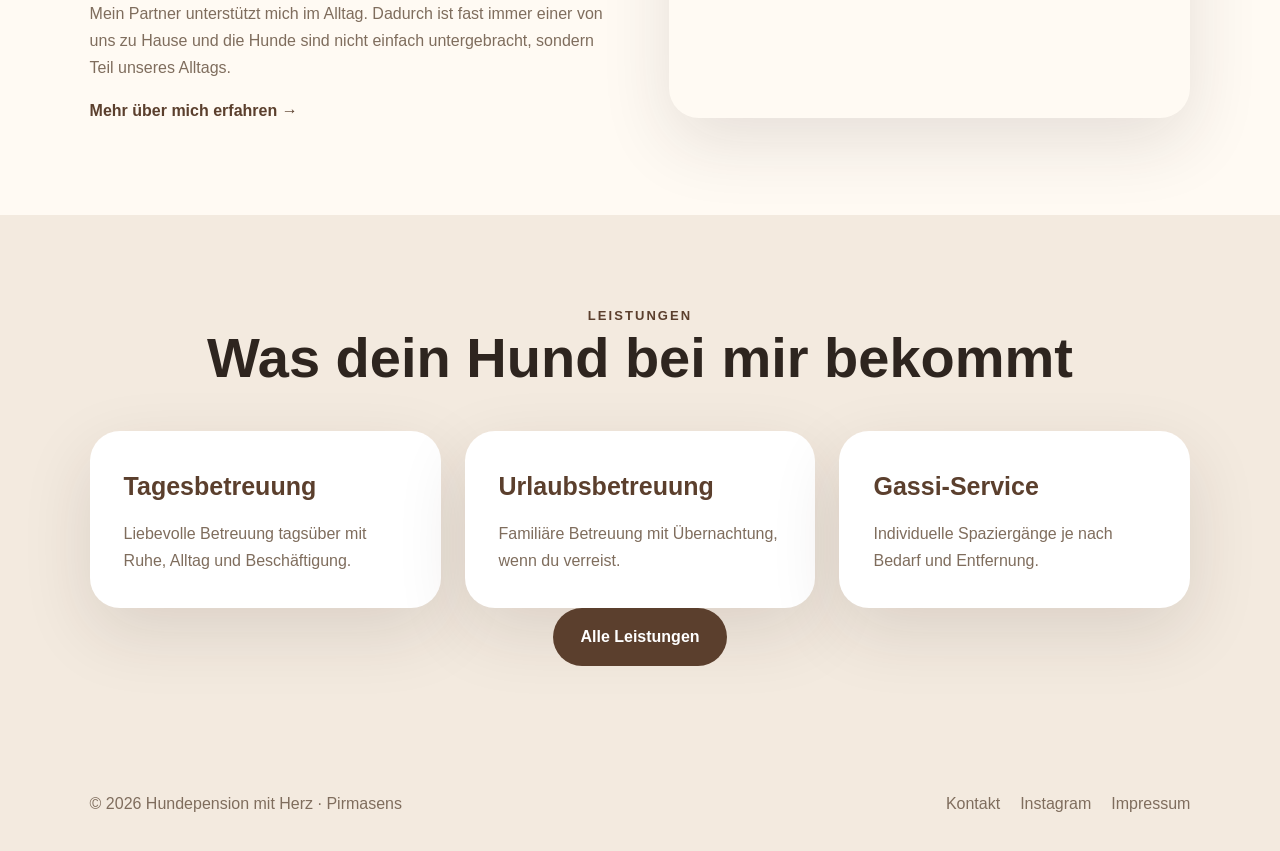
==== commit 29402063: "Update index.html" ====
--- a/index.html
+++ b/index.html
@@ -10,7 +10,7 @@
 
 <header class="site-header">
   <a class="brand" href="index.html">
-    <img src="images/logo.png" alt="Logo Hundepension">
+    <img src="./images/logo.png" alt="Logo Hundepension">
     <span>Hundepension mit Herz</span>
   </a>
 
--- a/style.css
+++ b/style.css
@@ -1,23 +1,19 @@
 :root {
-  --sand: #f5efe6;
   --cream: #fffaf3;
-  --beige: #d9c7b0;
-  --brown: #5c4433;
-  --dark: #2f261f;
-  --soft: #8a7665;
+  --sand: #f3eadf;
+  --beige: #d8c4aa;
+  --brown: #5b3f2d;
+  --dark: #2e251f;
+  --muted: #7f6d5d;
   --white: #ffffff;
-  --radius: 28px;
-  --shadow: 0 20px 50px rgba(47, 38, 31, 0.12);
+  --radius: 30px;
+  --shadow: 0 24px 70px rgba(46, 37, 31, 0.12);
 }
 
 * {
   box-sizing: border-box;
   margin: 0;
   padding: 0;
-}
-
-html {
-  scroll-behavior: smooth;
 }
 
 body {
@@ -27,106 +23,123 @@
   line-height: 1.7;
 }
 
+img {
+  max-width: 100%;
+  display: block;
+  object-fit: cover;
+}
+
 a {
+  text-decoration: none;
   color: inherit;
-  text-decoration: none;
-}
-
-.header {
+}
+
+.site-header {
   position: sticky;
   top: 0;
-  z-index: 10;
-  background: rgba(255, 250, 243, 0.9);
+  z-index: 20;
+  background: rgba(255, 250, 243, 0.92);
   backdrop-filter: blur(16px);
-  border-bottom: 1px solid rgba(92, 68, 51, 0.08);
+  border-bottom: 1px solid rgba(91, 63, 45, 0.08);
+  padding: 16px 7%;
+  display: flex;
+  align-items: center;
+  justify-content: space-between;
+}
+
+.brand {
+  display: flex;
+  align-items: center;
+  gap: 12px;
+  font-weight: 700;
+  color: var(--brown);
+}
+
+.brand img {
+  width: 54px;
+  height: 54px;
+  border-radius: 50%;
 }
 
 .nav {
-  max-width: 1180px;
-  margin: 0 auto;
-  padding: 18px 24px;
-  display: flex;
-  justify-content: space-between;
+  display: flex;
   align-items: center;
-}
-
-.logo {
-  font-weight: 700;
-  line-height: 1.1;
-  color: var(--brown);
-}
-
-.logo span {
-  font-weight: 400;
-  color: var(--soft);
-}
-
-.nav-links {
-  display: flex;
   gap: 28px;
   font-size: 15px;
 }
 
-.nav-links a:hover {
-  color: var(--brown);
-}
-
-.menu-button {
+.nav a:hover {
+  color: var(--brown);
+}
+
+.nav-button {
+  background: var(--brown);
+  color: var(--white) !important;
+  padding: 10px 20px;
+  border-radius: 999px;
+}
+
+.menu-toggle {
   display: none;
+  border: 0;
   background: none;
-  border: none;
-  font-size: 28px;
+  font-size: 30px;
   color: var(--brown);
 }
 
 .hero {
-  max-width: 1180px;
-  margin: 0 auto;
-  padding: 80px 24px 60px;
-  display: grid;
-  grid-template-columns: 1.05fr 0.95fr;
-  gap: 50px;
+  padding: 80px 7%;
+  display: grid;
+  grid-template-columns: 1fr 0.95fr;
+  gap: 60px;
   align-items: center;
 }
 
-.hero h1 {
-  font-size: clamp(42px, 6vw, 76px);
-  line-height: 1.05;
-  margin: 14px 0 24px;
+.hero-content h1,
+.page-hero h1,
+.contact-section h1 {
+  font-size: clamp(44px, 7vw, 82px);
+  line-height: 1.03;
+  margin: 12px 0 24px;
   color: var(--dark);
 }
 
-.hero p {
-  max-width: 620px;
-  color: var(--soft);
+.hero-content p,
+.page-hero p,
+.contact-section p {
   font-size: 18px;
-}
-
-.eyebrow {
+  color: var(--muted);
+  max-width: 680px;
+}
+
+.label {
   text-transform: uppercase;
-  letter-spacing: 0.15em;
-  font-size: 13px;
+  letter-spacing: 0.16em;
+  font-size: 13px !important;
   font-weight: 700;
-  color: var(--brown);
-  margin-bottom: 12px;
-}
-
-.hero-buttons {
-  display: flex;
+  color: var(--brown) !important;
+}
+
+.hero-image img {
+  height: 620px;
+  width: 100%;
+  border-radius: 48px;
+  box-shadow: var(--shadow);
+}
+
+.actions {
+  display: flex;
+  flex-wrap: wrap;
   gap: 14px;
-  margin-top: 32px;
-  flex-wrap: wrap;
+  margin-top: 34px;
 }
 
 .button {
-  display: inline-flex;
-  justify-content: center;
-  align-items: center;
-  padding: 14px 24px;
+  display: inline-block;
   border-radius: 999px;
+  padding: 14px 26px;
   font-weight: 700;
   border: 1px solid transparent;
-  cursor: pointer;
 }
 
 .primary {
@@ -135,214 +148,173 @@
 }
 
 .secondary {
-  background: transparent;
   border-color: var(--beige);
   color: var(--brown);
 }
 
-.hero-image {
-  min-height: 540px;
-  border-radius: 42px;
-}
-
-.placeholder {
-  background:
-    linear-gradient(135deg, rgba(217,199,176,0.5), rgba(245,239,230,0.8)),
-    repeating-linear-gradient(
-      -45deg,
-      rgba(92,68,51,0.08),
-      rgba(92,68,51,0.08) 1px,
-      transparent 1px,
-      transparent 16px
-    );
-  display: flex;
-  justify-content: center;
+.trust {
+  margin: 0 7% 70px;
+  background: var(--white);
+  box-shadow: var(--shadow);
+  border-radius: var(--radius);
+  padding: 28px;
+  display: grid;
+  grid-template-columns: repeat(4, 1fr);
+  gap: 20px;
+}
+
+.trust div {
+  border-right: 1px solid rgba(91, 63, 45, 0.12);
+  padding: 10px 20px;
+}
+
+.trust div:last-child {
+  border-right: none;
+}
+
+.trust strong {
+  display: block;
+  color: var(--brown);
+  font-size: 20px;
+}
+
+.trust span {
+  color: var(--muted);
+}
+
+.split {
+  padding: 90px 7%;
+  display: grid;
+  grid-template-columns: 1fr 1fr;
+  gap: 58px;
   align-items: center;
-  color: var(--soft);
-  text-align: center;
-  padding: 20px;
-}
-
-.placeholder span {
-  background: rgba(255, 250, 243, 0.82);
-  padding: 10px 16px;
-  border-radius: 999px;
-  font-size: 14px;
-}
-
-.intro {
-  max-width: 980px;
-  margin: 0 auto;
-  padding: 70px 24px;
-  text-align: center;
-}
-
-.intro h2,
-.section h2,
-.contact h2 {
-  font-size: clamp(32px, 4vw, 52px);
-  line-height: 1.15;
-  margin-bottom: 20px;
-}
-
-.intro p {
-  color: var(--soft);
-  font-size: 18px;
-}
-
-.section {
-  max-width: 1180px;
-  margin: 0 auto;
-  padding: 90px 24px;
-}
-
-.warm {
-  max-width: none;
-  background: var(--sand);
-  padding-left: max(24px, calc((100vw - 1180px) / 2 + 24px));
-  padding-right: max(24px, calc((100vw - 1180px) / 2 + 24px));
-}
-
-.two-column {
-  display: grid;
-  grid-template-columns: 0.9fr 1.1fr;
-  gap: 54px;
-  align-items: center;
-}
-
-.image-card {
-  min-height: 480px;
+}
+
+.split h2,
+.section h2 {
+  font-size: clamp(34px, 5vw, 56px);
+  line-height: 1.12;
+  margin-bottom: 22px;
+}
+
+.split p {
+  color: var(--muted);
+  margin-bottom: 16px;
+}
+
+.split img {
+  height: 520px;
+  width: 100%;
   border-radius: var(--radius);
   box-shadow: var(--shadow);
 }
 
-.section p {
-  color: var(--soft);
-  margin-bottom: 16px;
+.text-link {
+  color: var(--brown);
+  font-weight: 700;
+}
+
+.section {
+  padding: 90px 7%;
+}
+
+.beige {
+  background: var(--sand);
 }
 
 .center {
   text-align: center;
 }
 
-.cards,
-.price-grid,
-.steps,
-.gallery-grid {
-  display: grid;
-  gap: 22px;
-  margin-top: 38px;
-}
-
 .cards {
+  margin-top: 42px;
+  display: grid;
   grid-template-columns: repeat(3, 1fr);
-}
-
-.card,
-.price-card,
-.step {
-  background: var(--cream);
+  gap: 24px;
+}
+
+.cards.large {
+  grid-template-columns: repeat(2, 1fr);
+}
+
+.cards article,
+.price-card {
+  background: var(--white);
+  padding: 34px;
   border-radius: var(--radius);
-  padding: 30px;
   box-shadow: var(--shadow);
 }
 
-.card h3,
-.price-card h3,
-.step h3 {
-  font-size: 23px;
+.cards h3,
+.price-card h3 {
+  color: var(--brown);
+  font-size: 25px;
   margin-bottom: 12px;
-  color: var(--brown);
+}
+
+.cards p,
+.price-card p {
+  color: var(--muted);
+}
+
+.page-hero {
+  padding: 90px 7% 40px;
+  max-width: 1000px;
+}
+
+.beige-box {
+  background: var(--sand);
+  margin: 0 7% 80px;
+  border-radius: 44px;
 }
 
 .price-grid {
+  display: grid;
   grid-template-columns: repeat(3, 1fr);
-}
-
-.price-card {
-  border: 1px solid rgba(92, 68, 51, 0.08);
+  gap: 26px;
 }
 
 .price-card strong {
-  font-size: 26px;
-  color: var(--brown);
-}
-
-.highlight {
+  font-size: 30px;
+  color: var(--brown);
+}
+
+.featured {
   background: var(--brown);
+}
+
+.featured h3,
+.featured p,
+.featured strong {
   color: var(--white);
 }
 
-.highlight h3,
-.highlight p,
-.highlight strong {
-  color: var(--white);
-}
-
 .note {
+  margin-top: 28px;
   text-align: center;
-  margin-top: 26px;
-}
-
-.steps {
-  grid-template-columns: repeat(4, 1fr);
-}
-
-.step span {
-  display: inline-block;
-  color: var(--brown);
-  font-weight: 700;
-  margin-bottom: 18px;
-}
-
-.gallery-grid {
-  grid-template-columns: repeat(4, 1fr);
-}
-
-.gallery-grid .placeholder {
-  min-height: 260px;
+  color: var(--muted);
+}
+
+.contact-section {
+  padding: 90px 7%;
+  display: grid;
+  grid-template-columns: 0.9fr 1.1fr;
+  gap: 60px;
+  align-items: start;
+}
+
+.contact-options {
+  margin-top: 30px;
+  background: var(--sand);
   border-radius: var(--radius);
-}
-
-.faq {
-  max-width: 850px;
-}
-
-details {
-  background: var(--sand);
-  border-radius: 18px;
-  padding: 20px 24px;
-  margin-bottom: 14px;
-}
-
-summary {
-  cursor: pointer;
-  font-weight: 700;
-  color: var(--brown);
-}
-
-details p {
-  margin-top: 12px;
-}
-
-.contact {
-  max-width: 1180px;
-  margin: 0 auto 70px;
-  padding: 60px;
+  padding: 28px;
+}
+
+.form {
   background: var(--brown);
-  color: var(--white);
-  border-radius: 42px;
-  display: grid;
-  grid-template-columns: 0.9fr 1.1fr;
-  gap: 48px;
-}
-
-.contact p,
-.contact .eyebrow {
-  color: rgba(255, 255, 255, 0.78);
-}
-
-.contact-form {
+  padding: 36px;
+  border-radius: var(--radius);
+  box-shadow: var(--shadow);
   display: grid;
   gap: 14px;
 }
@@ -350,64 +322,65 @@
 input,
 textarea {
   width: 100%;
-  border: none;
+  border: 0;
   border-radius: 18px;
   padding: 16px 18px;
   font: inherit;
-  background: rgba(255, 255, 255, 0.95);
+  background: var(--cream);
 }
 
 textarea {
   resize: vertical;
 }
 
-.contact .primary {
+.form .primary {
   background: var(--cream);
   color: var(--brown);
-  border: none;
-}
-
-.footer {
-  padding: 34px 24px;
+  border: 0;
+  cursor: pointer;
+}
+
+footer {
+  padding: 34px 7%;
   background: var(--sand);
+  color: var(--muted);
   display: flex;
   justify-content: space-between;
+  flex-wrap: wrap;
   gap: 20px;
-  flex-wrap: wrap;
-  color: var(--soft);
-}
-
-.footer div {
-  display: flex;
-  gap: 18px;
-  flex-wrap: wrap;
+}
+
+footer div {
+  display: flex;
+  gap: 20px;
 }
 
 @media (max-width: 900px) {
-  .menu-button {
+  .menu-toggle {
     display: block;
   }
 
-  .nav-links {
+  .nav {
     position: absolute;
-    top: 76px;
-    left: 24px;
-    right: 24px;
-    background: var(--cream);
-    border-radius: 22px;
-    box-shadow: var(--shadow);
-    padding: 20px;
+    top: 88px;
+    left: 7%;
+    right: 7%;
     display: none;
     flex-direction: column;
-  }
-
-  .nav-links.active {
+    align-items: flex-start;
+    background: var(--cream);
+    padding: 24px;
+    border-radius: 24px;
+    box-shadow: var(--shadow);
+  }
+
+  .nav.active {
     display: flex;
   }
 
   .hero,
-  .two-column,
-  .contact {
+  .split,
+  .contact-section {
     grid-template-columns: 1fr;
   }
 
@@ -415,19 +388,28 @@
     padding-top: 50px;
   }
 
-  .hero-image {
-    min-height: 360px;
-  }
-
+  .hero-image img,
+  .split img {
+    height: 360px;
+  }
+
+  .trust,
   .cards,
-  .price-grid,
-  .steps,
-  .gallery-grid {
+  .cards.large,
+  .price-grid {
     grid-template-columns: 1fr;
   }
 
-  .contact {
-    margin: 0 24px 50px;
-    padding: 36px 24px;
-  }
-}+  .trust div {
+    border-right: none;
+    border-bottom: 1px solid rgba(91, 63, 45, 0.12);
+  }
+
+  .trust div:last-child {
+    border-bottom: none;
+  }
+
+  .beige-box {
+    margin: 0 7% 50px;
+  }
+}
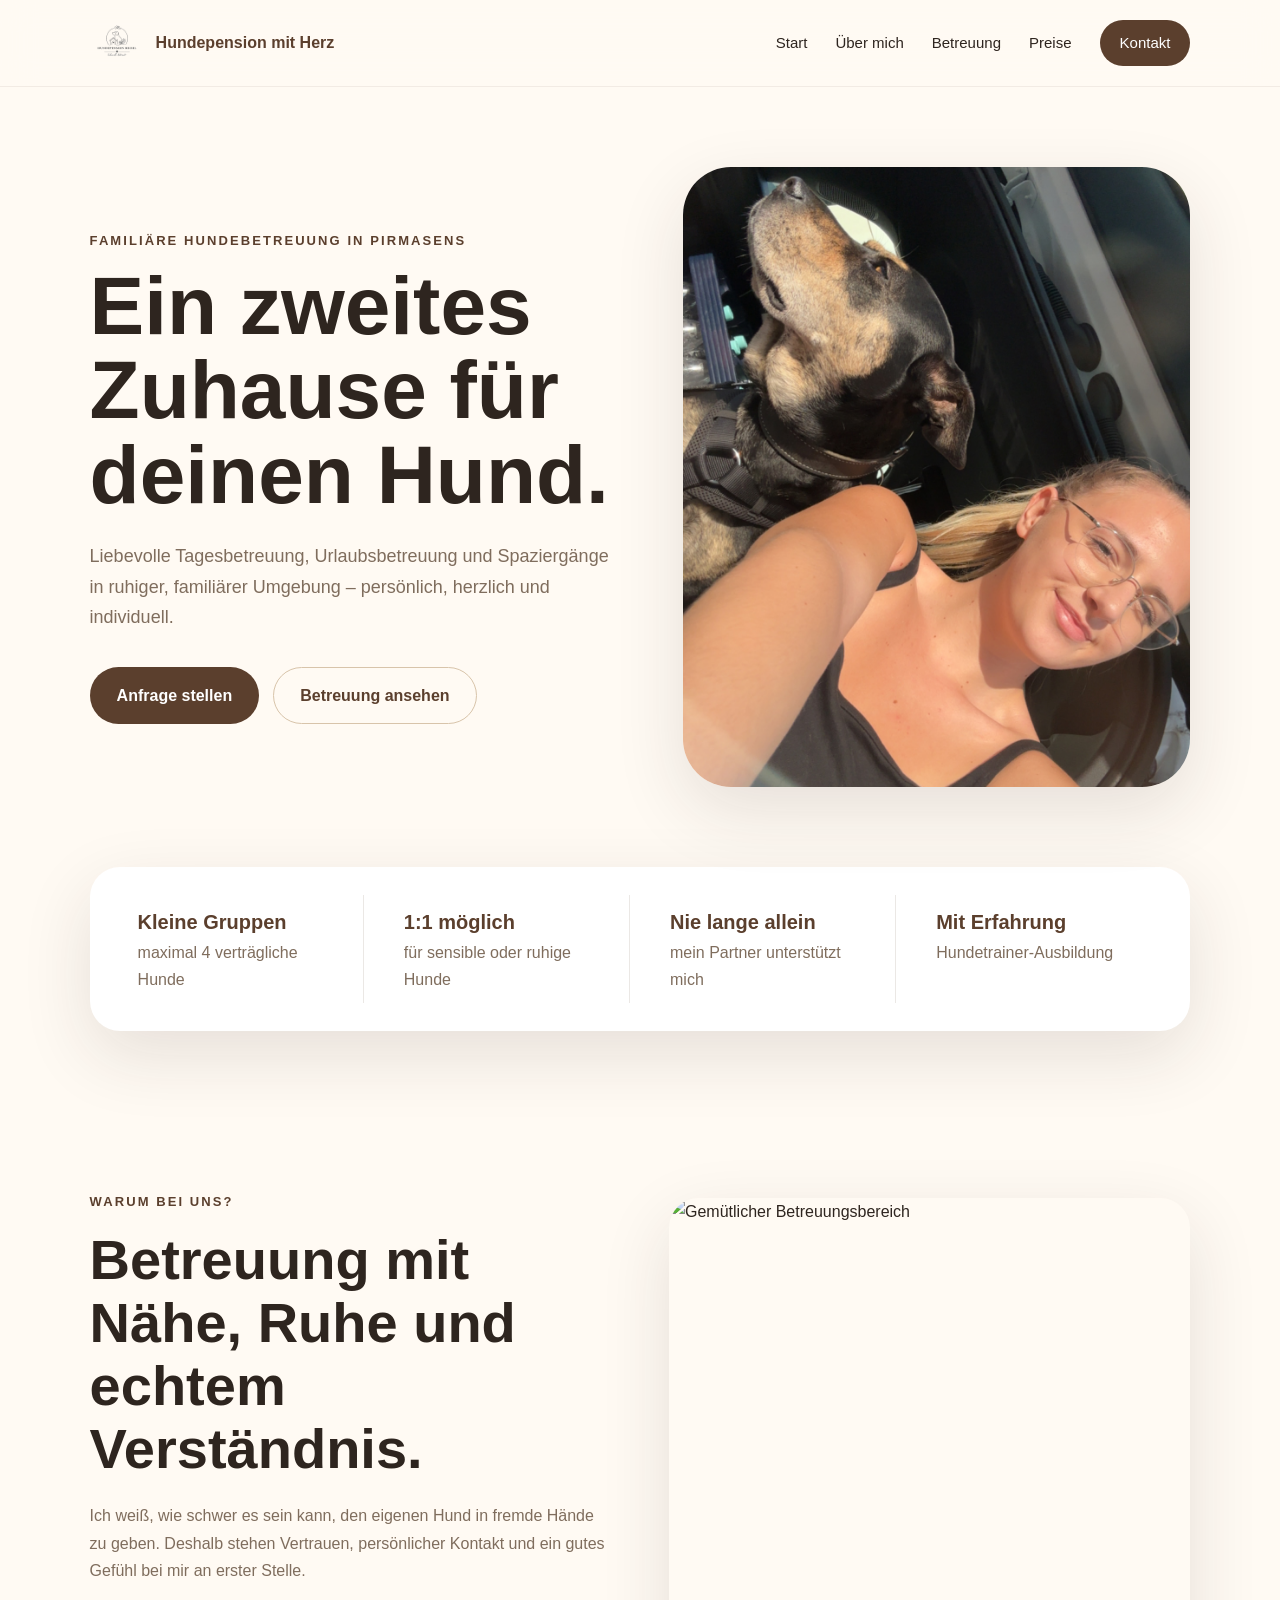
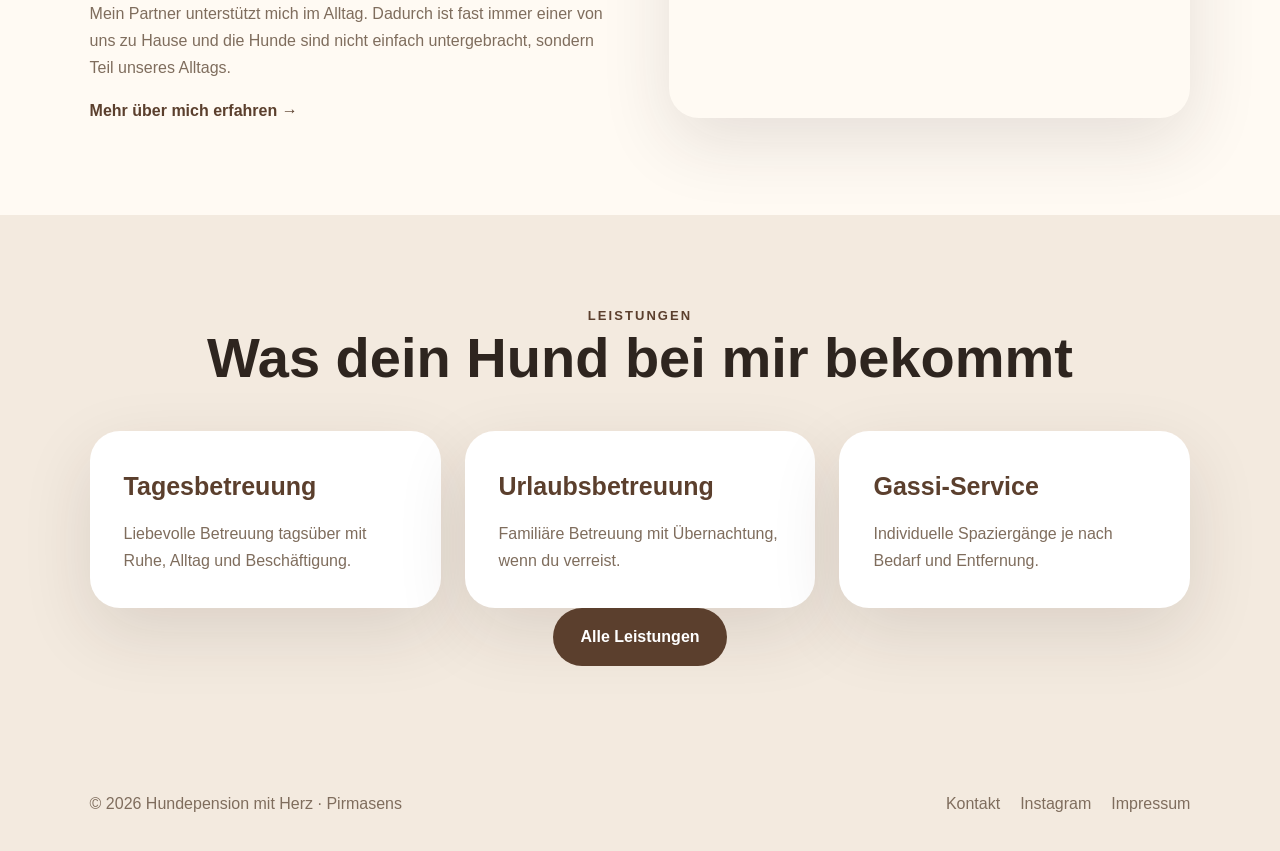
==== commit f6efad7b: "Update hero image source in index.html" ====
--- a/index.html
+++ b/index.html
@@ -41,7 +41,7 @@
     </div>
 
     <div class="hero-image">
-      <img src="images/hero.jpg" alt="Hund in familiärer Betreuung">
+      <img src="./images/emelie-emma-auto.jpg" alt="Hund in familiärer Betreuung">
     </div>
   </section>
 
